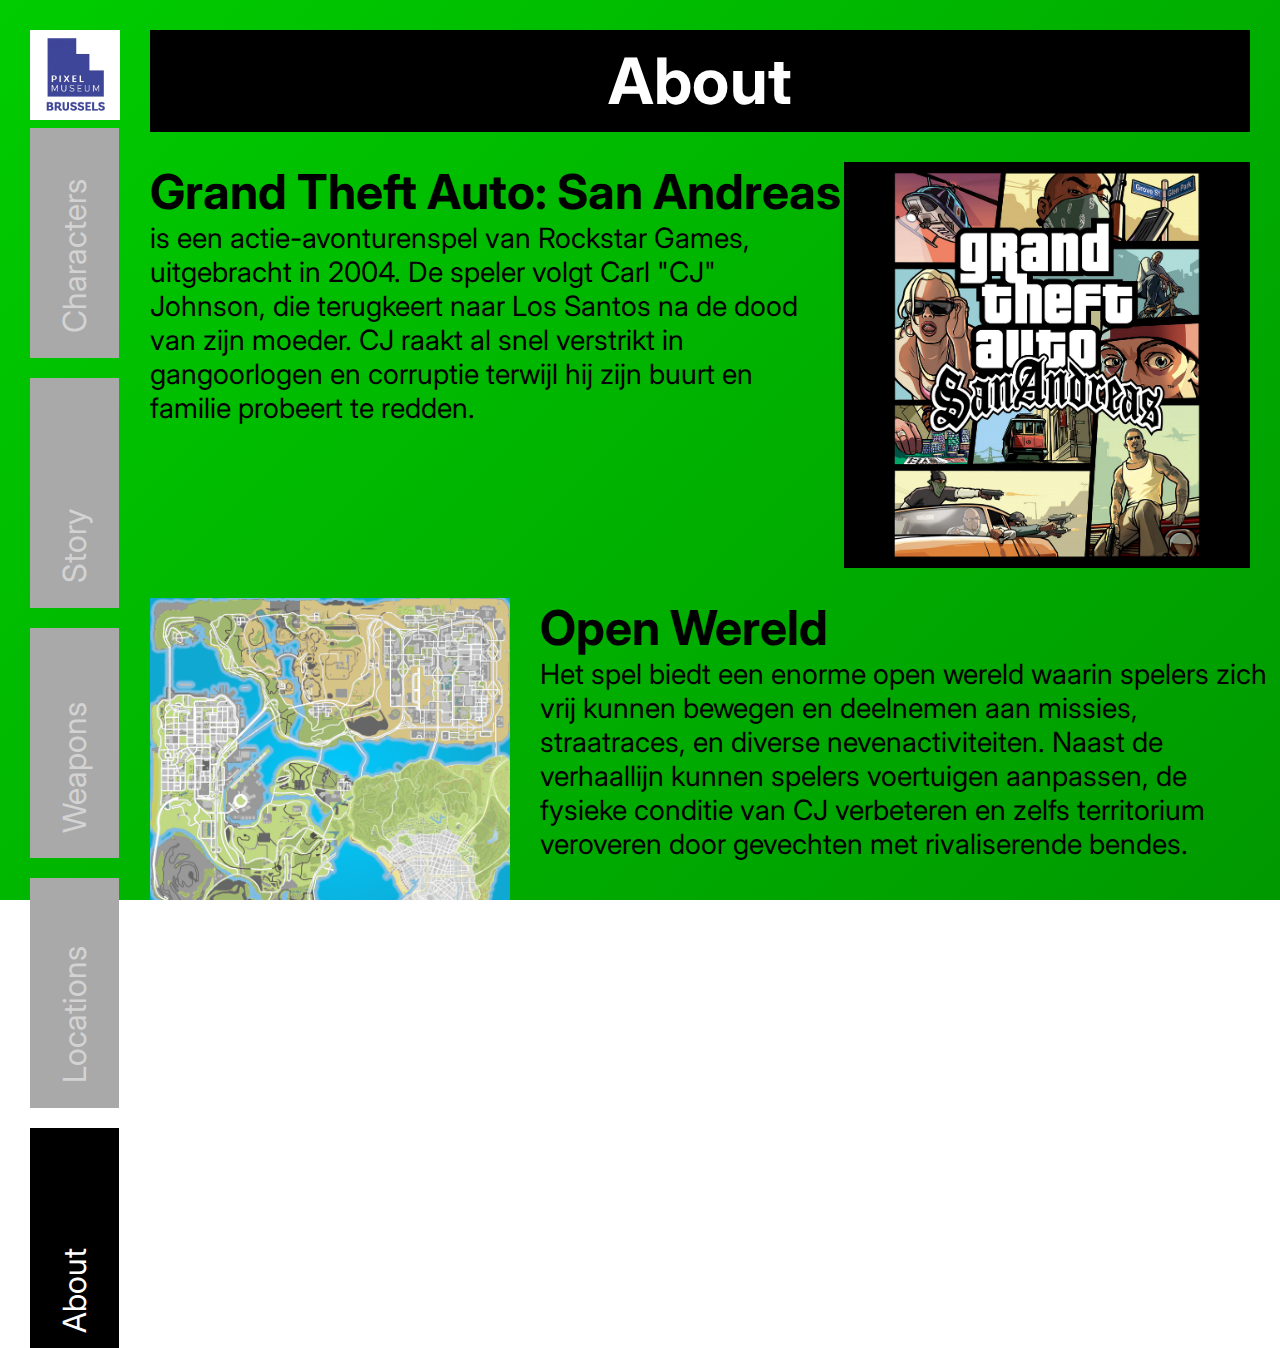
==== about.html @ d98f2a5a "alles" ====
<!DOCTYPE html>
<html lang="en">
<head>
    <meta charset="UTF-8">
    <meta name="viewport" content="width=device-width, initial-scale=1.0">
    <title>Museum de pixel</title>
    <link rel="stylesheet" href="style.css">
    <script>
        setTimeout(() => {
            window.location.href = 'index.html';
        }, 10000);
    </script>
</head>
<body> 
    <div class="navbar">
        <ul>
            <img src="img/logo.jpg" class="logo" alt="Museum de Pixel logo">
            <a href="index.html"><li>Characters</li></a>
            <a href="story.html"><li>Story</li></a>
            <a href="weapons.html"><li>Weapons</li></a>
            <a href="locations.html"><li>Locations</li></a>
            <a href="about.html"><li class="active">About</li></a>
        </ul>
    </div>
    <div class="content">
        <div class="title">
            <h1 class="title_text">About</h1>
        </div>

        <div class="text-container">
            <div>
                <h1 class="content_title">Grand Theft Auto: San Andreas</h1>
                <p class="text-top">is een actie-avonturenspel van Rockstar Games, uitgebracht in 2004. De speler volgt Carl "CJ" Johnson, die terugkeert naar Los Santos na de dood van zijn moeder. CJ raakt al snel verstrikt in gangoorlogen en corruptie terwijl hij zijn buurt en familie probeert te redden.</p>
            </div>
            <img src="img/boxart.jpg" alt="Box art" class="content_image">
        </div>

        <div class="text-container">
            <img src="img/map.jpg" alt="The whole map" class="content_image">
            <div>
                <h1 class="content_title">Open Wereld</h1>
                <p class="text-bottom">Het spel biedt een enorme open wereld waarin spelers zich vrij kunnen bewegen en deelnemen aan missies, straatraces, en diverse nevenactiviteiten. Naast de verhaallijn kunnen spelers voertuigen aanpassen, de fysieke conditie van CJ verbeteren en zelfs territorium veroveren door gevechten met rivaliserende bendes.</p>
            </div>
        </div>
                
        <div class="text-container">
            <div>
                <h1 class="content_title">Culturele Verwijzingen</h1>
                <p class="text-top">staat bekend om zijn culturele verwijzingen naar de jaren '90, met een soundtrack vol iconische hiphopnummers uit die tijd. Het was baanbrekend met zijn focus op karakteraanpassing en zijn gedurfde weergave van het Amerikaanse stadsleven.</p>
            </div>
            <img src="img/illhave2number9s.jpg" alt="Vinewood sign" class="content_image">
        </div>

    </div>
</body>
</html>
---- style.css ----
@import url('https://fonts.googleapis.com/css2?family=Inter:ital,opsz,wght@0,14..32,100..900;1,14..32,100..900&display=swap');

html, body {
    height: 100%;
    margin: 0;
    padding: 0;
    overflow: hidden;
}

body {
    font-family: "Inter", sans-serif;
    background: linear-gradient(135deg, rgba(0,204,0,1) 0%, rgba(0,153,0,1) 100%); 
}

/* keyframes */
@keyframes navBarButton {
    from { 
        background-color: darkgray;
        color: lightgray;
    }
    to {
        background-color: black;
        color: white;
    }
}

@keyframes slideIn {
    from {
        transform: translateY(100%);
        opacity: 0;
    }
    to {
        transform: translateY(0);
        opacity: 1;
    }
}

@keyframes blackToWhite {
    from {
        color: black;
    }
    to {
        color: white;
    }
}

/* navbar */
.navbar {
    font-size: 2em;
    position: fixed;
    top: 20px;
    left: 20px;
    width: 100px;
    height: 100%;
}

.navbar ul {
    list-style-type: none;
    margin-top: 0;
    padding: 10px;
}


.navbar li {
    transform: rotate(180deg);
    background-color: darkgray;
    color: lightgray;
    height: 180px;
    padding: 25px;
    margin-bottom: 20px;
    writing-mode: vertical-rl;
    text-orientation: mixed;
}

.navbar li.active {
    background-color: black;
    color: white;
    animation-name: navBarButton;
    animation-duration: 0.4s;
    animation-timing-function: ease-in-out;
}



/* title */
.title {
    text-align: center;
    background-color: black;
    color: white;
    margin-top: 30px;
    margin-right: 30px;
    padding: 10px;
    display: inline-block;
}



/* content */
.content {
    display: flex;
    flex-direction: column;
    justify-content: center;
    margin-left: 150px;
}

.text-container {
    display: flex;
    align-items: flex-start;
    animation: slideIn 0.5s;
}

.text-top {
    font-size: 1.75em;
    margin: 0px;
    min-width: 240px;
    margin-right: 25px;
}

.text-bottom {
    font-size: 1.75em;
    margin: 0px;
    min-width: 240px;
}


.content_image {
    margin-top: 30px;
    margin-right: 30px;
    min-width: 360px;
}

.content_title {
    font-size: 3em;
    margin-bottom: 0;
    margin-top: 30px
}

.title_text {
    transform: scale(2);
    transform-origin: center center;
    animation: blackToWhite 0.5s;
}

.carl {
    margin-right: 30px;
}

.logo {
    height: 90px;
}
.weapon_showcase {
    animation: slideIn 0.5s;
}

.weapon_showcase td {
    font-size: 2em;
    font-weight: bold;
}

.weapon_showcase img {
    max-height: 140px;
}

#weapon_text {
    opacity: 0;
    animation: slideIn 0.5s forwards 0.25s;
}

#image {
    animation: slideIn 0.5s;
    max-width: 100%;
    margin-right: 30px;
    margin-top: 30px;
}

a {
    color: inherit;
    text-decoration: none;
}
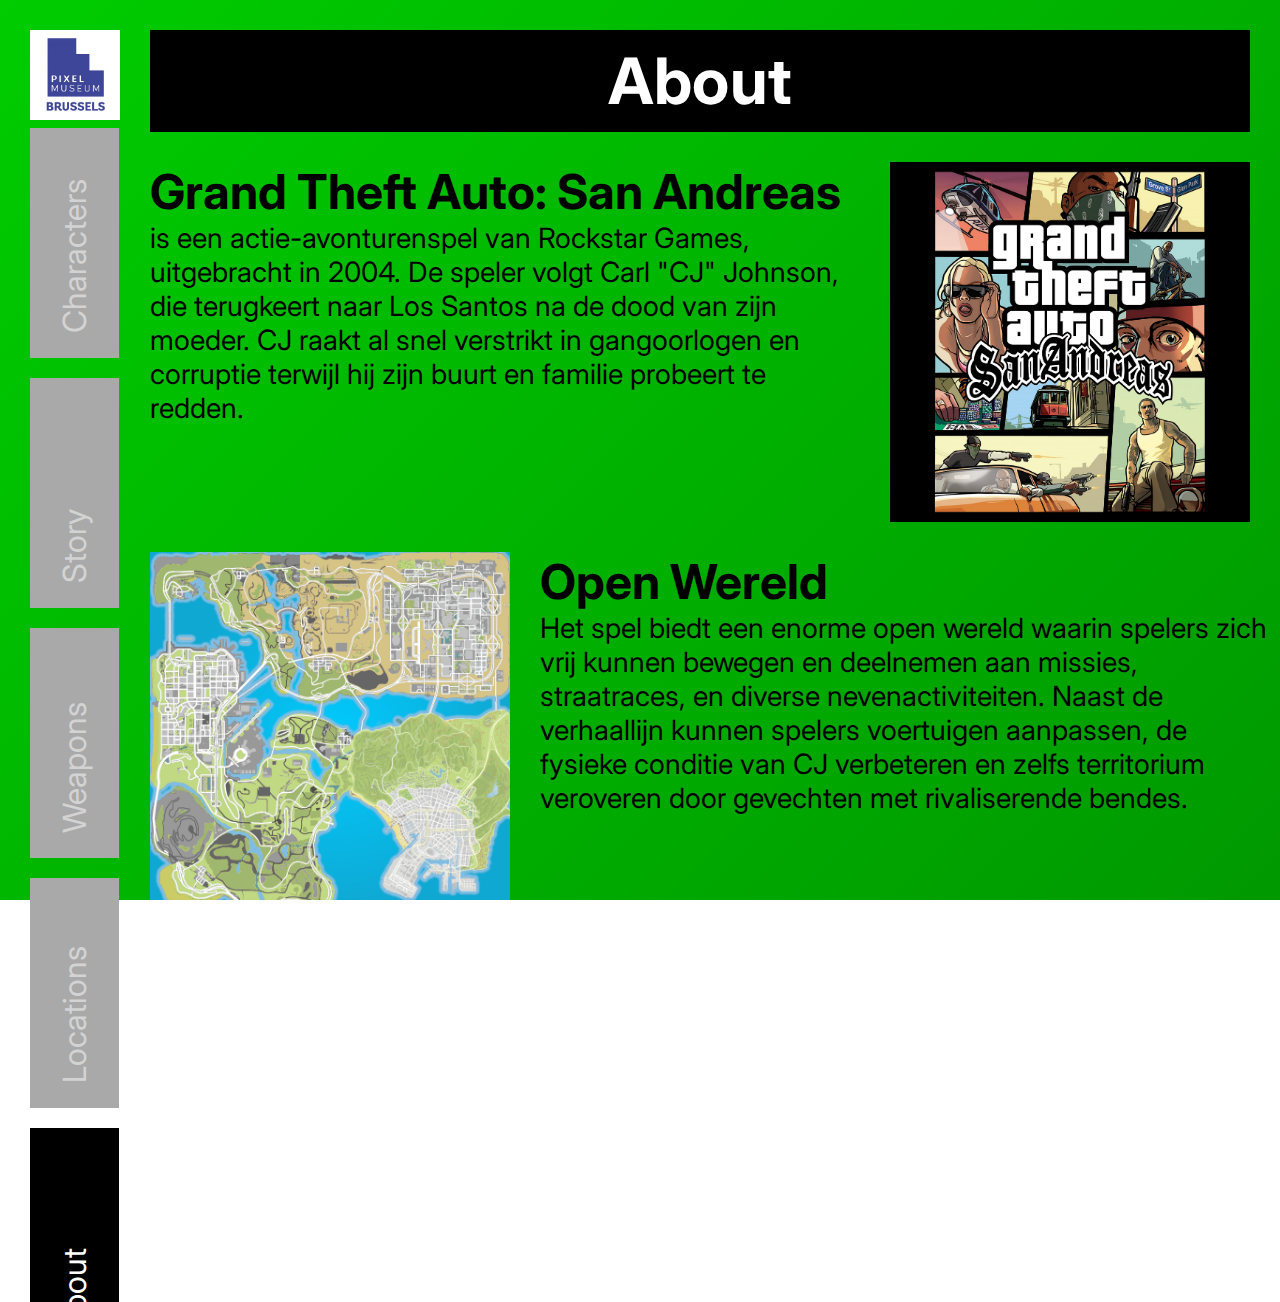
==== commit f19cda0c: "format" ====
--- a/about.html
+++ b/about.html
@@ -1,56 +1,87 @@
 <!DOCTYPE html>
 <html lang="en">
-<head>
-    <meta charset="UTF-8">
-    <meta name="viewport" content="width=device-width, initial-scale=1.0">
-    <title>Museum de pixel</title>
-    <link rel="stylesheet" href="style.css">
-    <script>
-        setTimeout(() => {
-            window.location.href = 'index.html';
-        }, 10000);
-    </script>
-</head>
-<body> 
-    <div class="navbar">
-        <ul>
-            <img src="img/logo.jpg" class="logo" alt="Museum de Pixel logo">
-            <a href="index.html"><li>Characters</li></a>
-            <a href="story.html"><li>Story</li></a>
-            <a href="weapons.html"><li>Weapons</li></a>
-            <a href="locations.html"><li>Locations</li></a>
-            <a href="about.html"><li class="active">About</li></a>
-        </ul>
-    </div>
-    <div class="content">
-        <div class="title">
-            <h1 class="title_text">About</h1>
+    <head>
+        <meta charset="UTF-8" />
+        <meta name="viewport" content="width=device-width, initial-scale=1.0" />
+        <title>Museum de pixel</title>
+        <link rel="stylesheet" href="style.css" />
+        <script>
+            setTimeout(() => {
+                window.location.href = "index.html";
+            }, 10000);
+        </script>
+    </head>
+    <body>
+        <div class="navbar">
+            <ul>
+                <img
+                    src="img/logo.jpg"
+                    class="logo"
+                    alt="Museum de Pixel logo"
+                />
+                <a href="index.html"><li>Characters</li></a>
+                <a href="story.html"><li>Story</li></a>
+                <a href="weapons.html"><li>Weapons</li></a>
+                <a href="locations.html"><li>Locations</li></a>
+                <a href="about.html"><li class="active">About</li></a>
+            </ul>
         </div>
+        <div class="content">
+            <div class="title">
+                <h1 class="title_text">About</h1>
+            </div>
 
-        <div class="text-container">
-            <div>
-                <h1 class="content_title">Grand Theft Auto: San Andreas</h1>
-                <p class="text-top">is een actie-avonturenspel van Rockstar Games, uitgebracht in 2004. De speler volgt Carl "CJ" Johnson, die terugkeert naar Los Santos na de dood van zijn moeder. CJ raakt al snel verstrikt in gangoorlogen en corruptie terwijl hij zijn buurt en familie probeert te redden.</p>
+            <div class="text-container">
+                <div>
+                    <h1 class="content_title">Grand Theft Auto: San Andreas</h1>
+                    <p class="text-top">
+                        is een actie-avonturenspel van Rockstar Games,
+                        uitgebracht in 2004. De speler volgt Carl "CJ" Johnson,
+                        die terugkeert naar Los Santos na de dood van zijn
+                        moeder. CJ raakt al snel verstrikt in gangoorlogen en
+                        corruptie terwijl hij zijn buurt en familie probeert te
+                        redden.
+                    </p>
+                </div>
+                <img src="img/boxart.jpg" alt="Box art" class="content_image" />
             </div>
-            <img src="img/boxart.jpg" alt="Box art" class="content_image">
-        </div>
 
-        <div class="text-container">
-            <img src="img/map.jpg" alt="The whole map" class="content_image">
-            <div>
-                <h1 class="content_title">Open Wereld</h1>
-                <p class="text-bottom">Het spel biedt een enorme open wereld waarin spelers zich vrij kunnen bewegen en deelnemen aan missies, straatraces, en diverse nevenactiviteiten. Naast de verhaallijn kunnen spelers voertuigen aanpassen, de fysieke conditie van CJ verbeteren en zelfs territorium veroveren door gevechten met rivaliserende bendes.</p>
+            <div class="text-container">
+                <img
+                    src="img/map.jpg"
+                    alt="The whole map"
+                    class="content_image"
+                />
+                <div>
+                    <h1 class="content_title">Open Wereld</h1>
+                    <p class="text-bottom">
+                        Het spel biedt een enorme open wereld waarin spelers
+                        zich vrij kunnen bewegen en deelnemen aan missies,
+                        straatraces, en diverse nevenactiviteiten. Naast de
+                        verhaallijn kunnen spelers voertuigen aanpassen, de
+                        fysieke conditie van CJ verbeteren en zelfs territorium
+                        veroveren door gevechten met rivaliserende bendes.
+                    </p>
+                </div>
+            </div>
+
+            <div class="text-container">
+                <div>
+                    <h1 class="content_title">Culturele Verwijzingen</h1>
+                    <p class="text-top">
+                        staat bekend om zijn culturele verwijzingen naar de
+                        jaren '90, met een soundtrack vol iconische
+                        hiphopnummers uit die tijd. Het was baanbrekend met zijn
+                        focus op karakteraanpassing en zijn gedurfde weergave
+                        van het Amerikaanse stadsleven.
+                    </p>
+                </div>
+                <img
+                    src="img/illhave2number9s.jpg"
+                    alt="Vinewood sign"
+                    class="content_image"
+                />
             </div>
         </div>
-                
-        <div class="text-container">
-            <div>
-                <h1 class="content_title">Culturele Verwijzingen</h1>
-                <p class="text-top">staat bekend om zijn culturele verwijzingen naar de jaren '90, met een soundtrack vol iconische hiphopnummers uit die tijd. Het was baanbrekend met zijn focus op karakteraanpassing en zijn gedurfde weergave van het Amerikaanse stadsleven.</p>
-            </div>
-            <img src="img/illhave2number9s.jpg" alt="Vinewood sign" class="content_image">
-        </div>
-
-    </div>
-</body>
-</html>+    </body>
+</html>
--- a/style.css
+++ b/style.css
@@ -1,6 +1,7 @@
-@import url('https://fonts.googleapis.com/css2?family=Inter:ital,opsz,wght@0,14..32,100..900;1,14..32,100..900&display=swap');
+@import url("https://fonts.googleapis.com/css2?family=Inter:ital,opsz,wght@0,14..32,100..900;1,14..32,100..900&display=swap");
 
-html, body {
+html,
+body {
     height: 100%;
     margin: 0;
     padding: 0;
@@ -9,12 +10,16 @@
 
 body {
     font-family: "Inter", sans-serif;
-    background: linear-gradient(135deg, rgba(0,204,0,1) 0%, rgba(0,153,0,1) 100%); 
+    background: linear-gradient(
+        135deg,
+        rgba(0, 204, 0, 1) 0%,
+        rgba(0, 153, 0, 1) 100%
+    );
 }
 
 /* keyframes */
 @keyframes navBarButton {
-    from { 
+    from {
         background-color: darkgray;
         color: lightgray;
     }
@@ -60,7 +65,6 @@
     padding: 10px;
 }
 
-
 .navbar li {
     transform: rotate(180deg);
     background-color: darkgray;
@@ -80,8 +84,6 @@
     animation-timing-function: ease-in-out;
 }
 
-
-
 /* title */
 .title {
     text-align: center;
@@ -92,8 +94,6 @@
     padding: 10px;
     display: inline-block;
 }
-
-
 
 /* content */
 .content {
@@ -122,17 +122,16 @@
     min-width: 240px;
 }
 
-
 .content_image {
     margin-top: 30px;
     margin-right: 30px;
-    min-width: 360px;
+    max-height: 360px;
 }
 
 .content_title {
     font-size: 3em;
     margin-bottom: 0;
-    margin-top: 30px
+    margin-top: 30px;
 }
 
 .title_text {
@@ -168,7 +167,7 @@
 
 #image {
     animation: slideIn 0.5s;
-    max-width: 100%;
+    max-height: 100%;
     margin-right: 30px;
     margin-top: 30px;
 }
@@ -176,4 +175,4 @@
 a {
     color: inherit;
     text-decoration: none;
-}+}
